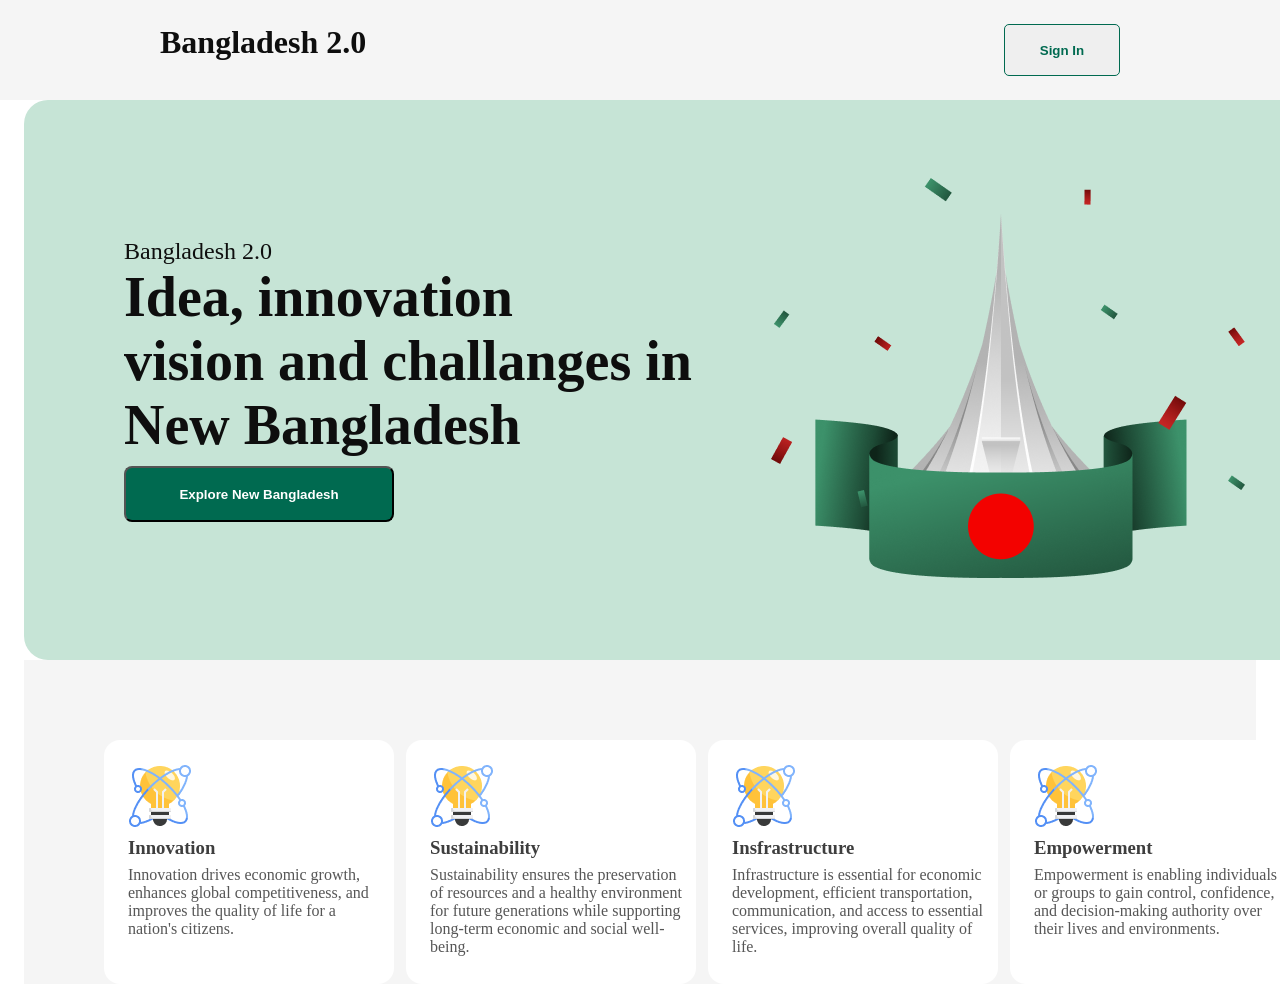
==== assignment1.html @ b7a8c4c0 "first commit" ====
<!DOCTYPE html>
<html lang="en">
<head>
    <meta charset="UTF-8">
    <meta name="viewport" content="width=device-width, initial-scale=1.0">
    <link rel="stylesheet" href="assignment1.css">
    <title>Assignment1</title>
</head>
<body>
    <!-- nav starts here -->
     <nav>
        <div class="nav">
            <ul class="top">
                <li class="name">Bangladesh 2.0</li>
                <li><button class="sign-in">Sign In</button></li>
            </ul>
        </div>
     </nav>
     <!-- nav ends here -->

     <!-- banner section starts here -->
      <div class="banner">
        <div class="banner-contents">
            <p class="ban">Bangladesh 2.0</p>
            <h2 class="banner-texts">Idea, innovation <br>vision and challanges in<br> New Bangladesh</h2>
            <button class="banner-btn">Explore New Bangladesh</button>
        </div>
        <div class="banner-image">
            <img class="hero" src="hero.png">
        </div>
      </div>
      <!-- banner section ends here -->

      <!-- pillars section starts here -->

      <div class="pillars-container">
        <div class="card">
            <img src="card-icon.png" alt="" class="card-icon">
            <h3 class="card-title">Innovation</h3>
            <p class="card-text">Innovation drives economic growth, enhances global competitiveness, and improves the quality of life for a nation's citizens.</p>
        </div>
        <div class="card">
            <img src="card-icon.png" alt="" class="card-icon">
            <h3 class="card-title">Sustainability</h3>
            <p class="card-text">Sustainability ensures the preservation of resources and a healthy environment for future generations while supporting long-term economic and social well-being.</p>
        </div>
        <div class="card">
            <img src="card-icon.png" alt="" class="card-icon">
            <h3 class="card-title">Insfrastructure</h3>
            <p class="card-text">Infrastructure is essential for economic development, efficient transportation, communication, and access to essential services, improving overall quality of life.</p>
        </div>
        <div class="card">
            <img src="card-icon.png" alt="" class="card-icon">
            <h3 class="card-title">Empowerment</h3>
            <p class="card-text">Empowerment is enabling individuals or groups to gain control, confidence, and decision-making authority over their lives and environments.</p>
        </div>
      </div>
       <!-- pilars section ends here -->
    
</body>
</html>
---- assignment1.css ----
*{
    margin: 0;
    padding: 0;
    box-sizing: border-box;
    text-decoration: none;
    list-style-type: none;
  
}
/* nav starts here */
.nav{
    background-color: #F5F5F5;
    width: 100%;
    height: 100px;
}
.top{
    display: flex;
    justify-content: space-between;
    padding: 24px 160px;
}
.name{
    font-weight: bold;
    font-size: 32px;
    font-family: ;
    color: #0E0E0E;
}
.sign-in{
    color: #006A50;
    width: 116px;
    height: 52px;
    border: 1px solid #006A50;
    border-radius: 5px;
    font-weight: bold;
}


/* nav ends here */

/* banner starts here */
.banner{
    display: flex;
    justify-content: space-between;
    align-items: center;
    width: 1280px;
    height: 560px;
    background-color: #C6E4D6;
    margin-left: 24px;
    gap: 24px;
    padding: 100px;
    border-radius: 24px;
}
.ban{
    font-size: 24px;
    color: #0E0E0E;
}
.banner-texts{
    font-size: 56px;
    color: #0E0E0E;
    font-weight: bold;
    width: 622px;
    height: 201px;
}

.banner-btn{
    background-color: #006A50;
    color: white;
    width: 270px;
    height: 56px;
    padding:  17px;
    border-radius: 8px;
    font-weight: bold;
}
/* banner ends here */

/* pillars section starts here */

.pillars-container{
    max-width: 1280px;
    height: 324px;
    padding: 80px;
    display: flex;
    justify-content: space-between;
    gap: 12px;
    margin: 0 24px;
    background-color:  #F5F5F5;
}
.card{
    background-color: white;
    padding: 24px;
    width: 290px;
    height: 244px;
    border-radius: 16px;
   
}
.card-icon{
    width: 64px;
    height: 64px;
    margin-bottom: 5px;
}.card-title{
    color: rgba(14, 14, 14, 0.8);
    width: 254px;
    height: 24px;
    margin-bottom: 5px;
}
.card-text{
    color: rgba(14, 14, 14, 0.7);
    width: 254px;
    height: 72px;
}

/* pillar sections ends here */
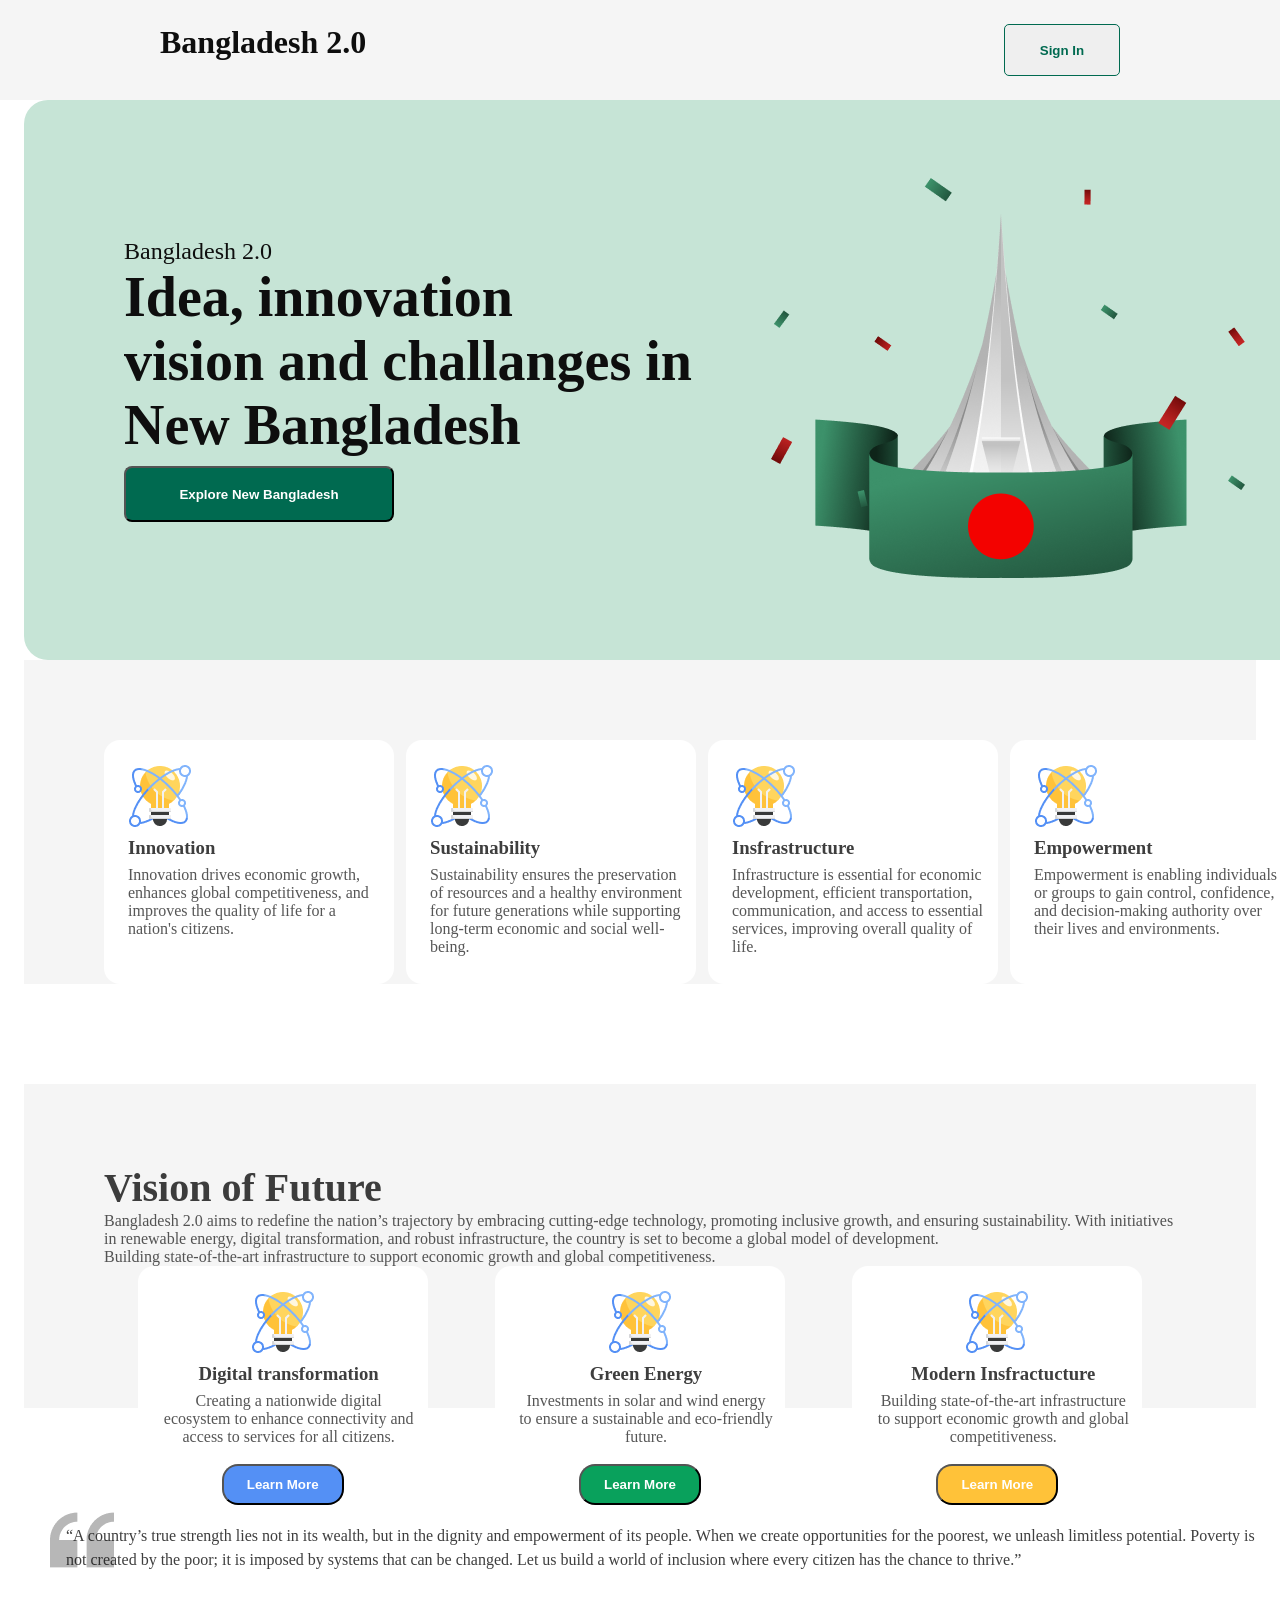
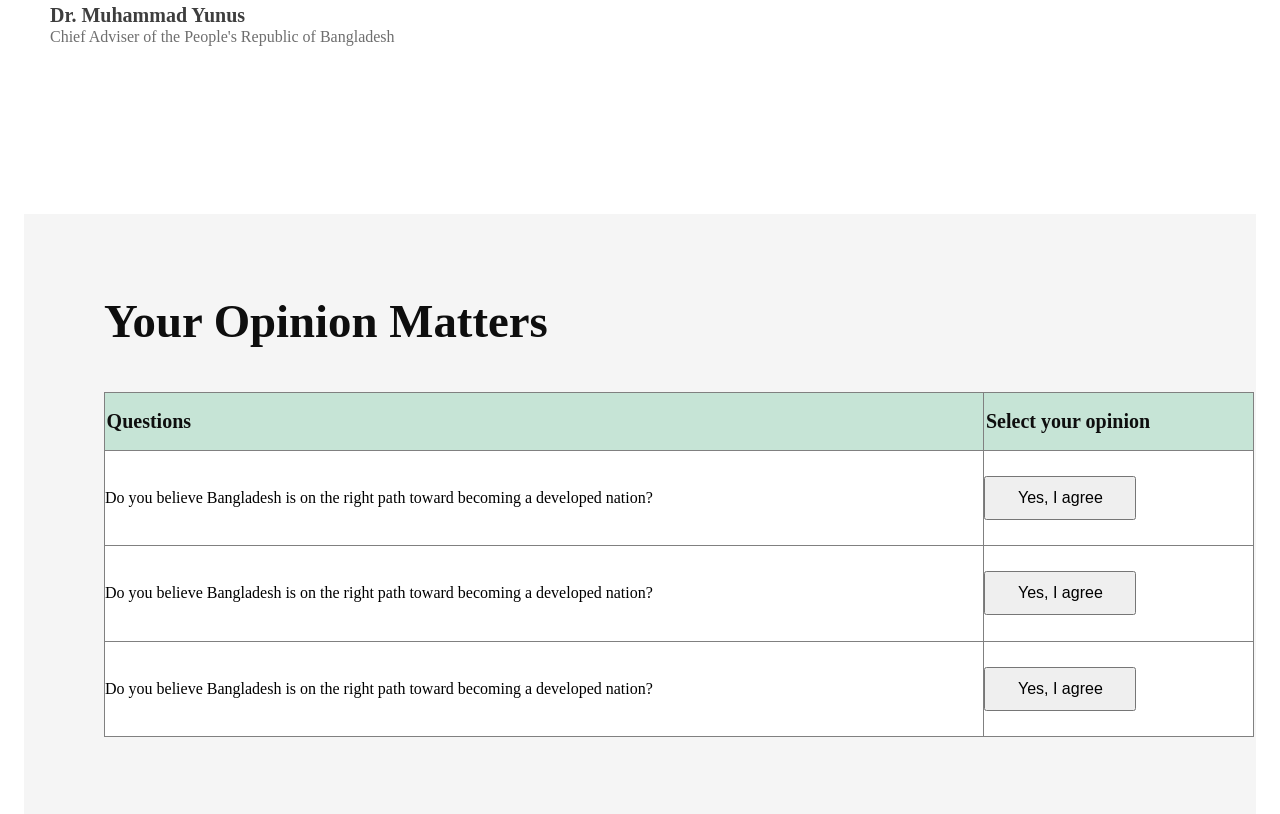
==== commit 0ac1cfcb: "second commit" ====
--- a/assignment1.html
+++ b/assignment1.html
@@ -56,6 +56,97 @@
         </div>
       </div>
        <!-- pilars section ends here -->
+
+       <!-- vision of future starts here -->
+        <div class="vision">
+            <div class="vision-head">
+                <h2 class="vison-title">Vision of Future</h2>
+            <p class="vision-text">Bangladesh 2.0 aims to redefine the nation’s trajectory by embracing cutting-edge technology, promoting inclusive growth, and ensuring sustainability. With initiatives in renewable energy, digital transformation, and robust infrastructure, the country is set to become a global model of development.<br>Building state-of-the-art infrastructure to support economic growth and global competitiveness.
+            </p>
+            </div>
+            <div class="vision-card">
+                <div class="card">
+                    <card class="card-body">
+                        <img src="card-icon.png" alt="" class="card-icon">
+                        <h3 class="card-title">Digital transformation</h3>
+                        <p class="card-text">
+                            Creating a nationwide digital ecosystem to enhance connectivity and access to services for all citizens.
+                        </p>
+                      <button class="btn-vision1">Learn More</button>
+                    </card>
+                </div>
+                <div class="card">
+                    <card class="card-body">
+                        <img src="card-icon.png" alt="" class="card-icon">
+                        <h3 class="card-title">Green Energy</h3>
+                        <p class="card-text">
+                            Investments in solar and wind energy to ensure a sustainable and eco-friendly future.
+                        </p>
+                      <button class="btn-vision2">Learn More</button>
+                    </card>
+                </div>
+               <div class="card">
+                <card class="card-body">
+                    <img src="card-icon.png" alt="" class="card-icon">
+                    <h3 class="card-title">Modern Insfractucture</h3>
+                    <p class="card-text">
+                        Building state-of-the-art infrastructure to support economic growth and global competitiveness.
+                    </p>
+                  <button class="btn-vision3">Learn More</button>
+                </card>
+               </div>
+            </div>
+        </div>
+        <!-- vision of future ends here -->
+
+      
+         <div class="quote">
+            <p class="quote-text">“A country’s true strength lies not in its wealth, but in the dignity and empowerment of its people. When we create opportunities for the poorest, we unleash limitless potential. Poverty is not created by the poor; it is imposed by systems that can be changed. Let us build a world of inclusion where every citizen has the chance to thrive.”</p>
+           <div class="quote-footer">
+            <h5 class="yunus">Dr. Muhammad Yunus</h5>
+            <p class="position">Chief Adviser of the People's Republic of Bangladesh</p>
+           </div>
+         </div>
+         <!--opinions starts here  -->
+         <div class="opinion">
+            <div class="opinion-title">
+            <h3>
+                Your Opinion Matters
+            </h3>
+            </div>
+            <div class="opinion-table">
+                <table border="1">
+                    
+                       
+                            <tr class="table-header">
+                            <th class="t-header">Questions</th>
+                        <th class="t-header">Select your opinion</th>
+                        </tr>
+                        
+                    
+                    <tr>
+                        <td>Do you believe Bangladesh is on the right path toward becoming a developed nation?</td>
+                        <td> 
+                           <button class="btn-table">Yes, I agree</button>
+                        </td>
+                    </tr>
+                    <tr>
+                        <td>Do you believe Bangladesh is on the right path toward becoming a developed nation?</td>
+                        <td> 
+                           <button class="btn-table">Yes, I agree</button>
+                        </td>
+                    </tr>
+                    <tr>
+                        <td>Do you believe Bangladesh is on the right path toward becoming a developed nation?</td>
+                        <td> 
+                           <button class="btn-table">Yes, I agree</button>
+                        </td>
+                    </tr>
+                </table>
+            </div>
+        </div>
+         
+         <!--opinions starts here  -->
     
 </body>
 </html>
--- a/assignment1.css
+++ b/assignment1.css
@@ -107,4 +107,165 @@
     height: 72px;
 }
 
-/* pillar sections ends here */+/* pillar sections ends here */
+/* vision starts here */
+.vision{
+  
+    max-width: 1280px;
+    height: 324px;
+    padding: 80px;
+   
+    margin: 100px 24px;
+    background-color:  #F5F5F5;
+}
+
+   
+
+.vison-title{
+    color:  rgba(14, 14, 14, 0.8);
+    font-weight: bold;
+    font-size: 40px;
+    width: 1280px;
+    height: 48px;
+}
+.vision-text{
+    color:  rgba(14, 14, 14, 0.7);
+    font-size: 16px;
+
+}
+.vision-card{
+    display: flex;
+    justify-content: space-around;
+    max-width: 1280px;
+    height: 325px;
+    text-align: center;
+}
+.card-body{
+    width: 411px;
+    height: 325px;
+}
+.btn-vision1{
+    width: 122px;
+    height: 41px;
+    text-align: center;
+    padding: 11px;
+    font-weight: bold;
+    color: white;
+    border-radius: 16px;
+    background-color: #5490F5;
+}
+.btn-vision2{
+    width: 122px;
+    height: 41px;
+    text-align: center;
+    padding:11px;
+    font-weight: bold;
+    color: white;
+    border-radius: 16px;
+    background-color:#09A15C;
+}
+.btn-vision3{
+    width: 122px;
+    height: 41px;
+    text-align: center;
+    padding:  11px;
+    font-weight: bold;
+    color: white;
+    border-radius: 16px;
+    background-color: #FFC239;
+}
+.btn-vision1:hover, 
+.btn-vision2:hover, 
+.btn-vision3:hover {
+    background-color: gray;
+}
+
+/* vision ends here */
+/* quote section starts here */
+.quote{
+    background-image: url(quote-bg.png);
+    background-repeat: no-repeat;
+    background-position: top left;
+    margin: 50px;
+    max-width: 1280px;
+    height: 256px;
+}
+.quote-text{
+    font-size: 16px;
+    color: rgba(14, 14, 14, 0.8);
+    width: 1232px;
+    height: 96px;
+    padding: 1rem;
+    line-height: 24px;
+}
+.quote-footer{
+  width: 1232px;
+  height: 52px;
+}
+.yunus{
+    width: 1232px;
+  height: 24px;
+  font-weight: semibold;
+  font-size: 20px;
+  color: rgba(14, 14, 14, 0.8);
+}
+.position{
+    width: 1232px;
+  height: 24px;
+  font-size: 16px;
+  color: rgba(14, 14, 14, 0.6);
+}
+/* quote section ends here */
+/* opinion starts here */
+
+  .opinion{
+    max-width: 1280px;
+    height: 600px;
+    padding: 80px;
+   
+    margin:  0 24px;
+    background-color:  #F5F5F5;
+  }
+  .opinion-title{
+    font-weight: bold;
+    font-size: 40px;
+    color: #0E0E0E;
+    text-align: left;
+    max-width: 1280px;
+    height: 48px;
+   margin-bottom: 50px;
+  }
+
+  .opinion-table{
+    width: 1280px;
+    height: 409px;
+  }
+  table{
+    width: 1150px;
+    height: 345px;
+    text-align: left;
+    border-collapse: collapse;
+    padding: 0 10px;
+    background-color: white;
+  }
+  .table-header{
+    background-color: #C6E4D6;
+    font-size: 20px;
+    font-weight: semibold;
+    color: #0E0E0E; 
+  }
+  .t-header{
+    padding: 0.1rem;
+    margin-left: 5px;
+  }
+  td{
+    font-size: 16px;
+    margin-left: 5px;
+  }
+  .btn-table{
+    width: 152px;
+    height: 44px;
+    font-size: 16px;
+    font-weight: semibold;
+  }
+/* /* opinion endss here */ 
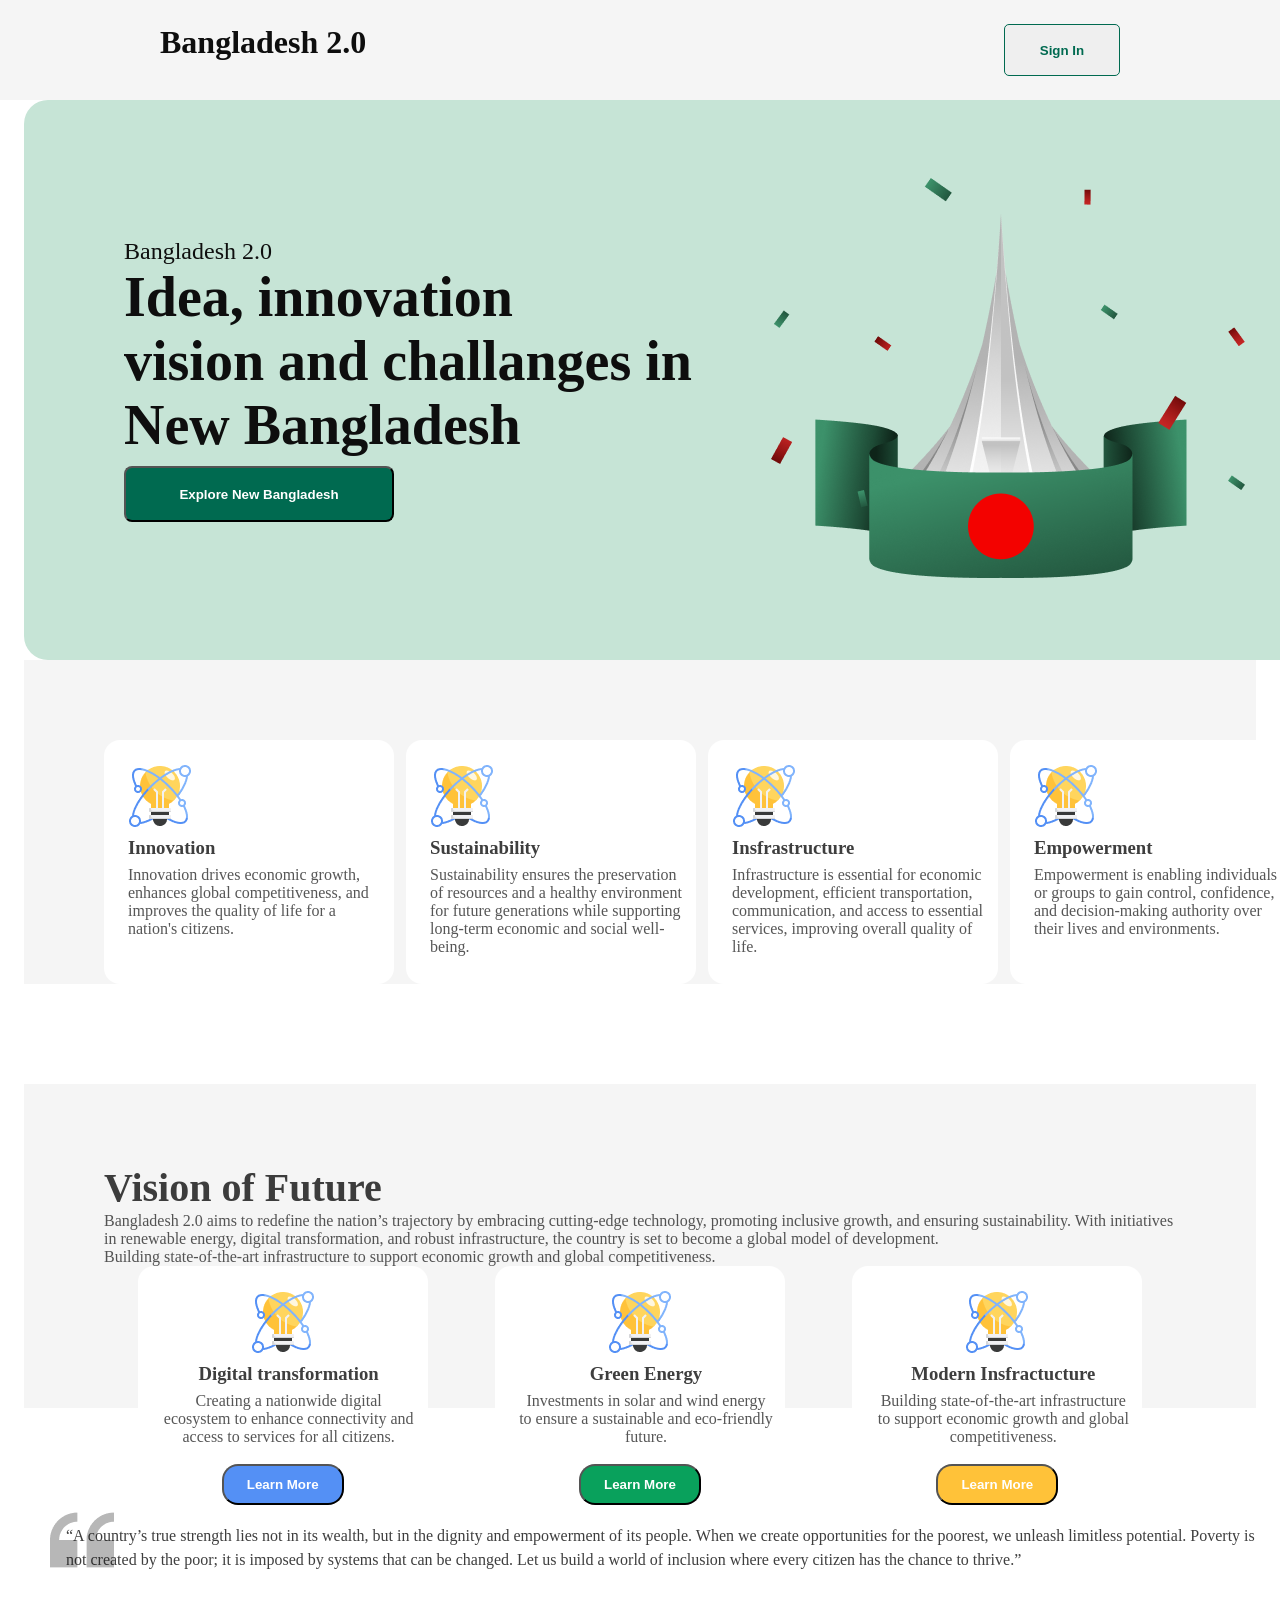
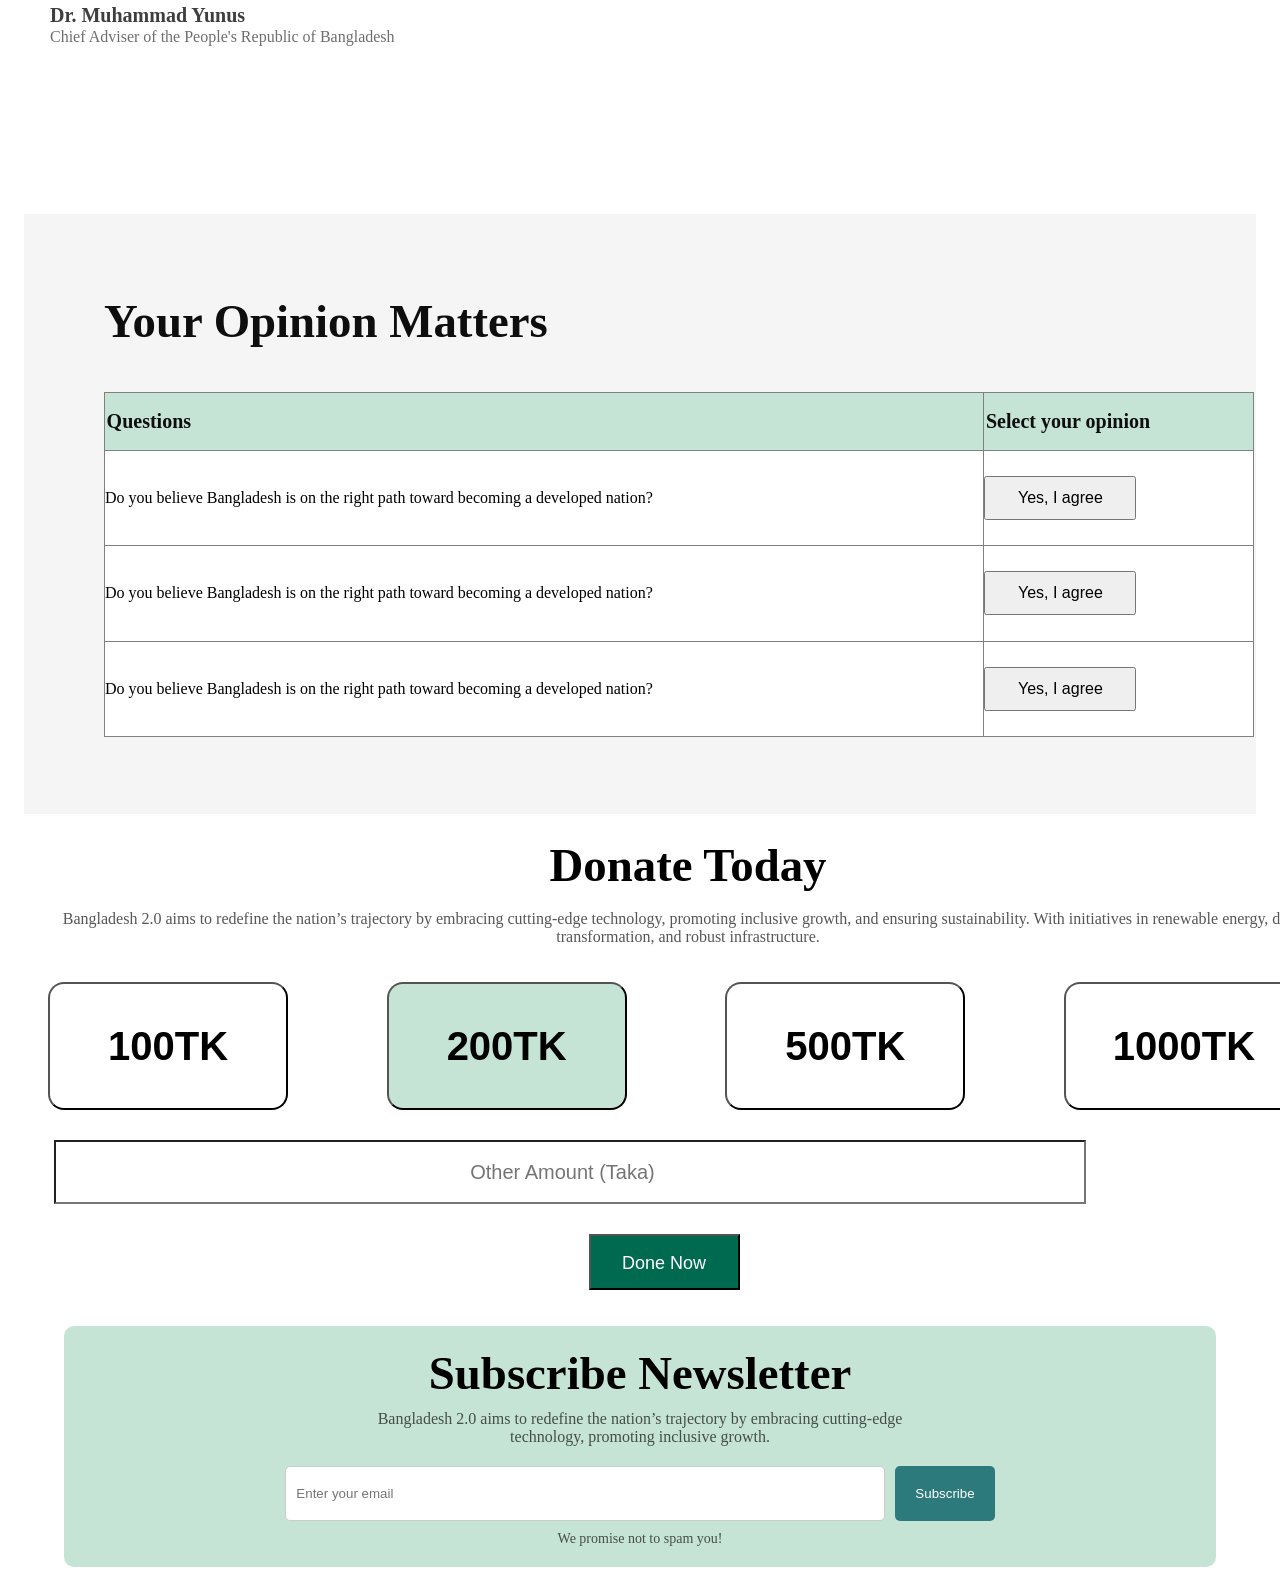
==== commit 58994980: "thied commit" ====
--- a/assignment1.html
+++ b/assignment1.html
@@ -147,6 +147,109 @@
         </div>
          
          <!--opinions starts here  -->
+
+         <!-- recent news starts here -->
+          <!-- <div class="recent-news">
+            <div class="recent-news-title">
+                <h3>Recent News</h3>
+            </div>
+            <div class="recent-news-text">
+                <p>Bangladesh 2.0 aims to redefine the nation’s trajectory by embracing cutting-edge technology, promoting inclusive growth, and ensuring sustainability. With initiatives in renewable energy, digital transformation, and robust infrastructure, the country is set to become a global model of development.</p>
+            </div>
+            </div>
+            <div class="recent-card">
+             <div class="recent-news-card">
+                <div class="recent-news-card-img">
+                    <img src="satelite.png" alt="">
+                </div>
+                <div class="recent-news-info">
+                    <div class="inside-title">
+                        <h4>Bangladesh Launches New Satellite</h4>
+                    </div>
+                    <div class="inside-icon">
+                        <img src="al-jazeera.png" alt="" class="al-jazeera">
+                        <p>Date: <time datetime="2025-01-05T22:25">05/01/2025</time></p>
+                            <p>Time: <time datetime="2025-01-05T22:25">10:25 PM</time></p>
+
+                    <p class="inside-text">Not until the creation and maintenance of decent conditions of life for all people are recognized<br> and accepted as a common obligation of all people and all countries—not until then shall we,<br>
+                            with a certain degree of justification, be able to speak of humankind as civilized</p>
+                    
+                    <div>
+                        <button class="inside-button">Read More</button>
+                    </div>
+                </div>
+             </div><br>
+             <div>
+             <div class="recent-news-card-2">
+                <div class="recent-news-info">
+                    <div class="inside-title">
+                        <h4>Bangladesh Launches New Satellite</h4>
+                    </div>
+                    <div class="inside-icon">
+                        <img src="al-jazeera.png" alt="" class="al-jazeera">
+                        <p>Date: <time datetime="2025-01-05T22:25">05/01/2025</time></p>
+                            <p>Time: <time datetime="2025-01-05T22:25">10:25 PM</time></p>
+
+                    <p class="inside-text">Not until the creation and maintenance of decent conditions of life for all people are recognized<br> and accepted as a common obligation of all people and all countries—not until then shall we,<br>
+                            with a certain degree of justification, be able to speak of humankind as civilized</p>
+                    
+                    <div>
+                        <button class="inside-button">Read More</button>
+                    </div>
+                    <div class="recent-news-card">
+                        <div class="recent-news-card-img">
+                            <img src="satelite.png" alt="">
+                        </div>
+             </div>
+             </div>
+             </div>
+          
+          recent news ends here -->
+           <!-- donate today starts here -->
+            <div class="donate-today">
+                <div class="dontate-today-title">
+                    <h3>Donate Today</h3>
+                </div>
+                <div class="donate-text">
+                    <p>Bangladesh 2.0 aims to redefine the nation’s trajectory by embracing cutting-edge technology, promoting inclusive growth, and ensuring sustainability. With initiatives in renewable energy, digital transformation, and robust infrastructure.</p>
+                </div>
+                <div class="donate-button">
+                    <button class="donate-btn">100TK</button>
+                    <button class="donate-btn0">200TK</button>
+                    <button class="donate-btn">500TK</button>
+                    <button class="donate-btn">1000TK</button>
+                </div>
+                <div class="input-field">
+                    <form>
+                        <label for="amount"></label>
+                        <input type="number" id="amount" name="amount" placeholder="Other Amount (Taka)">
+                    </form>
+                </div>
+               <div class="bottom-btn">
+                <button class="done-now">Done Now</button>
+               </div>
+            </div>
+            <!-- donate today ends here -->
+             <!-- subscribe newsletter strts here -->
+              <div class="subscribe-news">
+                <div class="subscribe-title">
+                    <h3>Subscribe Newsletter</h3>
+                </div>
+                <div class="subscribe-text">
+                    <p>Bangladesh 2.0 aims to redefine the nation’s trajectory by embracing cutting-edge<br> technology, promoting inclusive growth.</p>
+                </div>
+                <div class="subscribe-div">
+                    <form>
+                        <label for="amount"></label>
+                        <input type="email" id="email" name="amount" placeholder="Enter your email">
+                    </form>
+                    <button class="subscribe">Subscribe</button>
+                </div>
+                <div class="promise">
+                    <p>We promise not to spam you!</p>
+                </div>
+              </div>
+                <!-- subscribe newsletter ends here -->
     
 </body>
 </html>
--- a/assignment1.css
+++ b/assignment1.css
@@ -4,7 +4,6 @@
     box-sizing: border-box;
     text-decoration: none;
     list-style-type: none;
-  
 }
 /* nav starts here */
 .nav{
@@ -268,4 +267,210 @@
     font-size: 16px;
     font-weight: semibold;
   }
-/* /* opinion endss here */ +/* /* opinion endss here */ 
+
+/* recent news starts here */
+.recent-news{
+    font-weight: bold;
+    color: #0E0E0E;
+    text-align: left;
+    max-width: 1280px;
+    height: 120px;
+   margin-bottom: 50px;
+   margin: 24px;
+}
+.recent-news-title{
+    width: 1280px;
+    height: 48px;
+    font-size: 40px;
+}
+.recent-news-text{
+    font-size: 16px;
+    width: 1280px;
+    height: 48px;
+}
+.recent-card{
+    display: list-item;
+}
+.recent-news-card{
+    display: flex;
+    flex-direction: row;
+    gap: 0;
+    width: 1280px;
+    height: 402px;
+    margin: 24px;
+  
+}
+.recent-news-card-img{
+    width: 408px;
+    height: 306px;
+    flex: 1;
+    display: block;
+}
+.recent-news-info{
+    flex: 1;
+}
+.inside-title{
+    font-weight: bold;
+    font-size: 32px;
+}
+.inside-icon{
+    width: 134px;
+    height: 40px;
+}
+.inside-text{
+    width: 744px;
+    height: 72px;
+    margin-top: 1rem;
+    margin-bottom: 2rem;
+}
+.inside-button{
+    background-color: #006A50;
+    width: 139px;
+    height: 48px;
+    font-weight: semibold;
+    font-size: 18px;
+    text-align: center;
+   
+    color: white;
+}
+.inside-button:hover{
+    background-color: gray;
+}
+/* donate today starts here */
+
+.donate-today{
+    width: 1280px;
+    height: 464px;
+    margin: 24px;
+}
+.dontate-today-title{
+    font-size: 40px;
+    font-weight: bold;
+    text-align: center;
+    width: 1280px;
+    height: 48px;
+    margin: 24px;
+}
+.donate-text{
+    width: 1280px;
+    height: 48px;
+    margin: 24px;
+    text-align: center;
+    font-size: 16px;
+    color: rgba(14, 14, 14, 0.7);
+}
+.donate-button{
+    display: flex;
+    justify-content: space-between;
+    margin-left: 24px;
+}
+.donate-btn{
+    width: 240px;
+    height: 128px;
+    border-radius: 16px;
+    background-color: white;
+    font-weight: bold;
+    font-size: 40px;
+    padding: 24px;
+}
+.donate-btn0{
+    width: 240px;
+    height: 128px;
+    border-radius: 16px;
+    background-color: #C6E4D6;
+    font-weight: bold;
+    font-size: 40px;
+    padding: 24px;
+}
+.donate-btn:hover{
+    background-color: #C6E4D6;
+}
+#amount{
+    width: 1032px;
+    height: 64px;
+    background-color: #FFFFFF;
+    margin: 30px;
+    text-align: center;
+    font-size: 20px;
+    color: rgba(14, 14, 14, 0.3);
+}
+.bottom-btn{
+    text-align: center;
+}
+.done-now{
+    width: 151px;
+    height: 56px;
+    background-color: #006A50;
+    color: #FFFFFF;
+    padding: 17px;
+    font-size: 18px;
+    font-weight: semibold;
+}
+.done-now:hover{
+    background-color: gray;
+}
+/* donate today ends here */
+/* subscribe newsletter starts here */
+.subscribe-news {
+    max-width: 1280px;
+    width: 90%;
+    height: auto;
+    background-color: #C6E4D6;
+    margin: 24px auto;
+    padding: 20px;
+    border-radius: 10px;
+}
+
+.subscribe-title {
+    text-align: center;
+    width: 100%;
+    font-size: 40px;
+    font-weight: bold;
+    margin-bottom: 10px;
+}
+
+.subscribe-text {
+    font-size: 16px;
+    text-align: center;
+    color: rgba(14, 14, 14, 0.7);
+    margin-bottom: 20px;
+}
+
+.subscribe-div {
+    display: flex;
+    justify-content: center;
+    align-items: center;
+    gap: 10px;
+}
+
+#email {
+    width: 600px;
+    height: 55px;
+    padding: 10px;
+    border: 1px solid #ccc;
+    border-radius: 5px;
+}
+
+.subscribe {
+    height: 55px;
+    padding: 0 20px;
+    background-color: #2C7A7B;
+    color: #fff;
+    border: none;
+    border-radius: 5px;
+    cursor: pointer;
+}
+
+.subscribe:hover {
+    background-color: #225A5B;
+}
+
+.promise {
+    text-align: center;
+    margin-top: 10px;
+    font-size: 14px;
+    color: rgba(14, 14, 14, 0.7);
+}
+
+/* subscribe newsletter ends here */
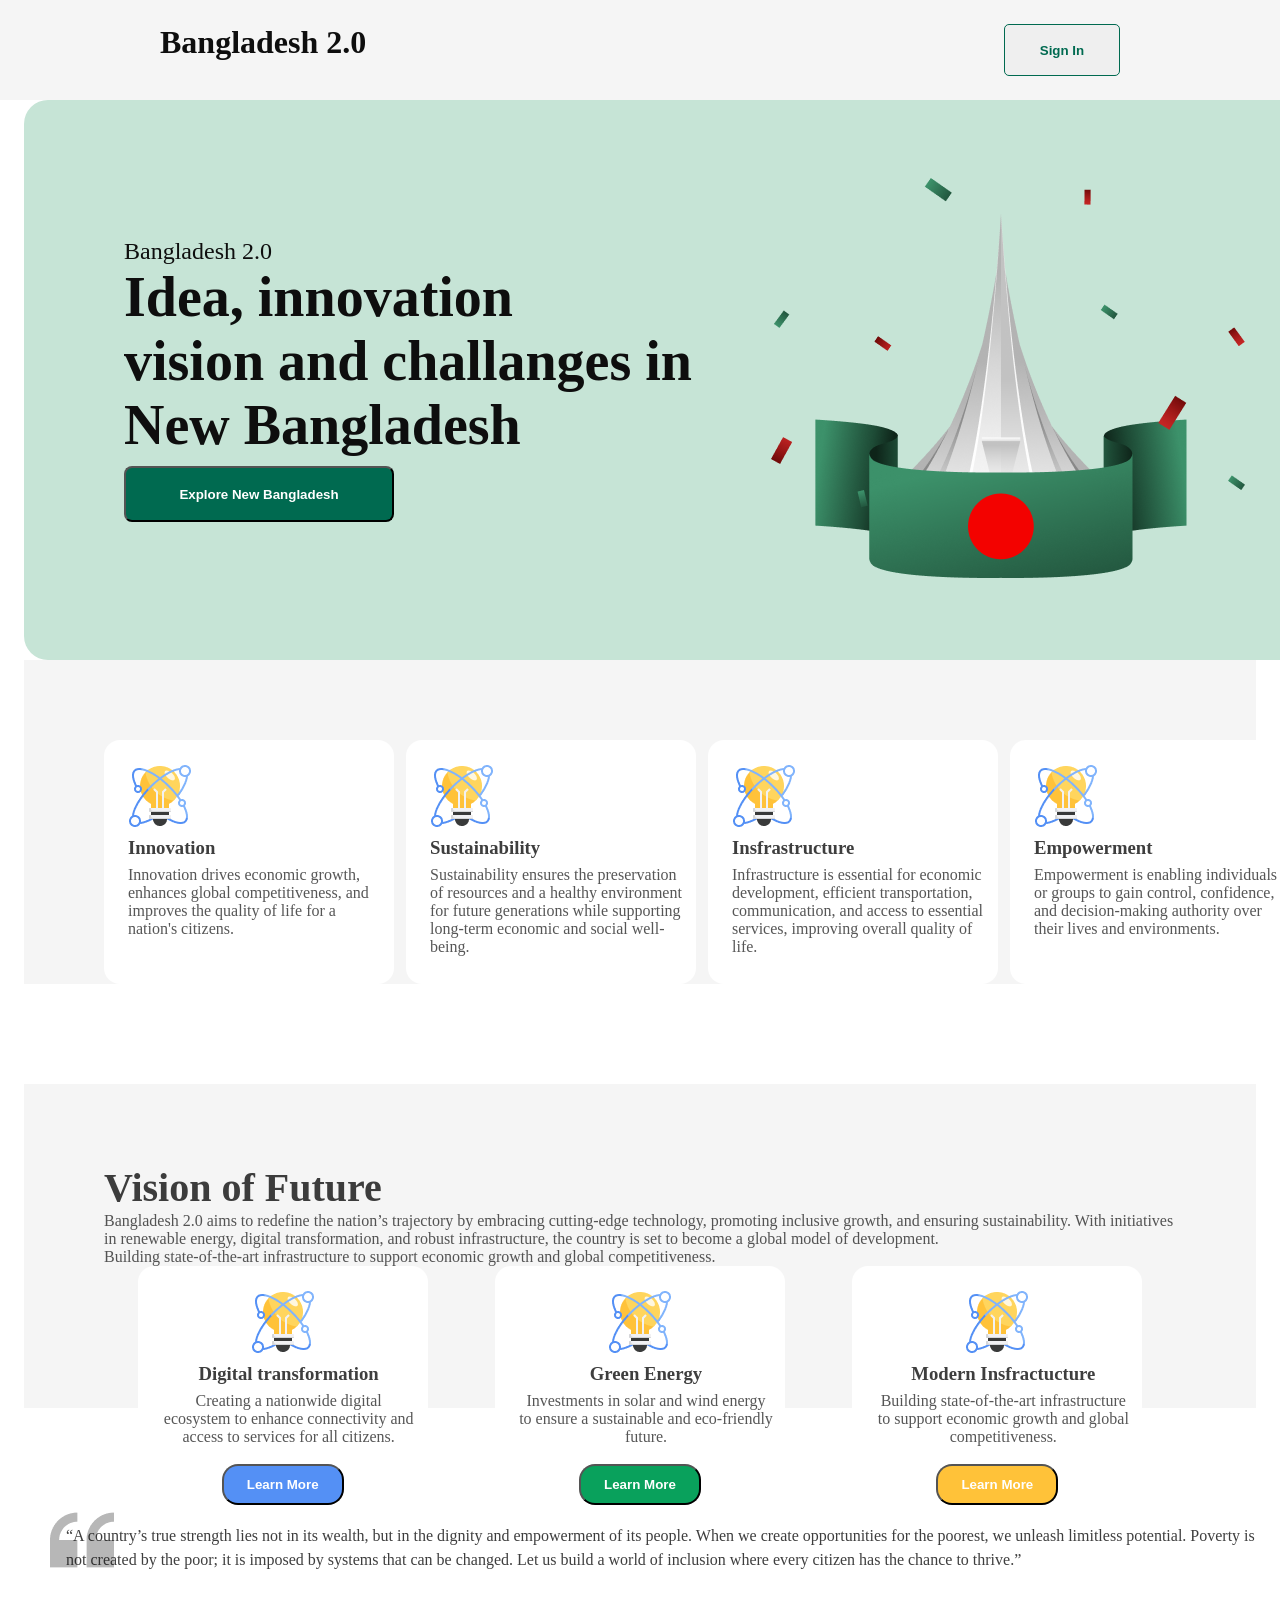
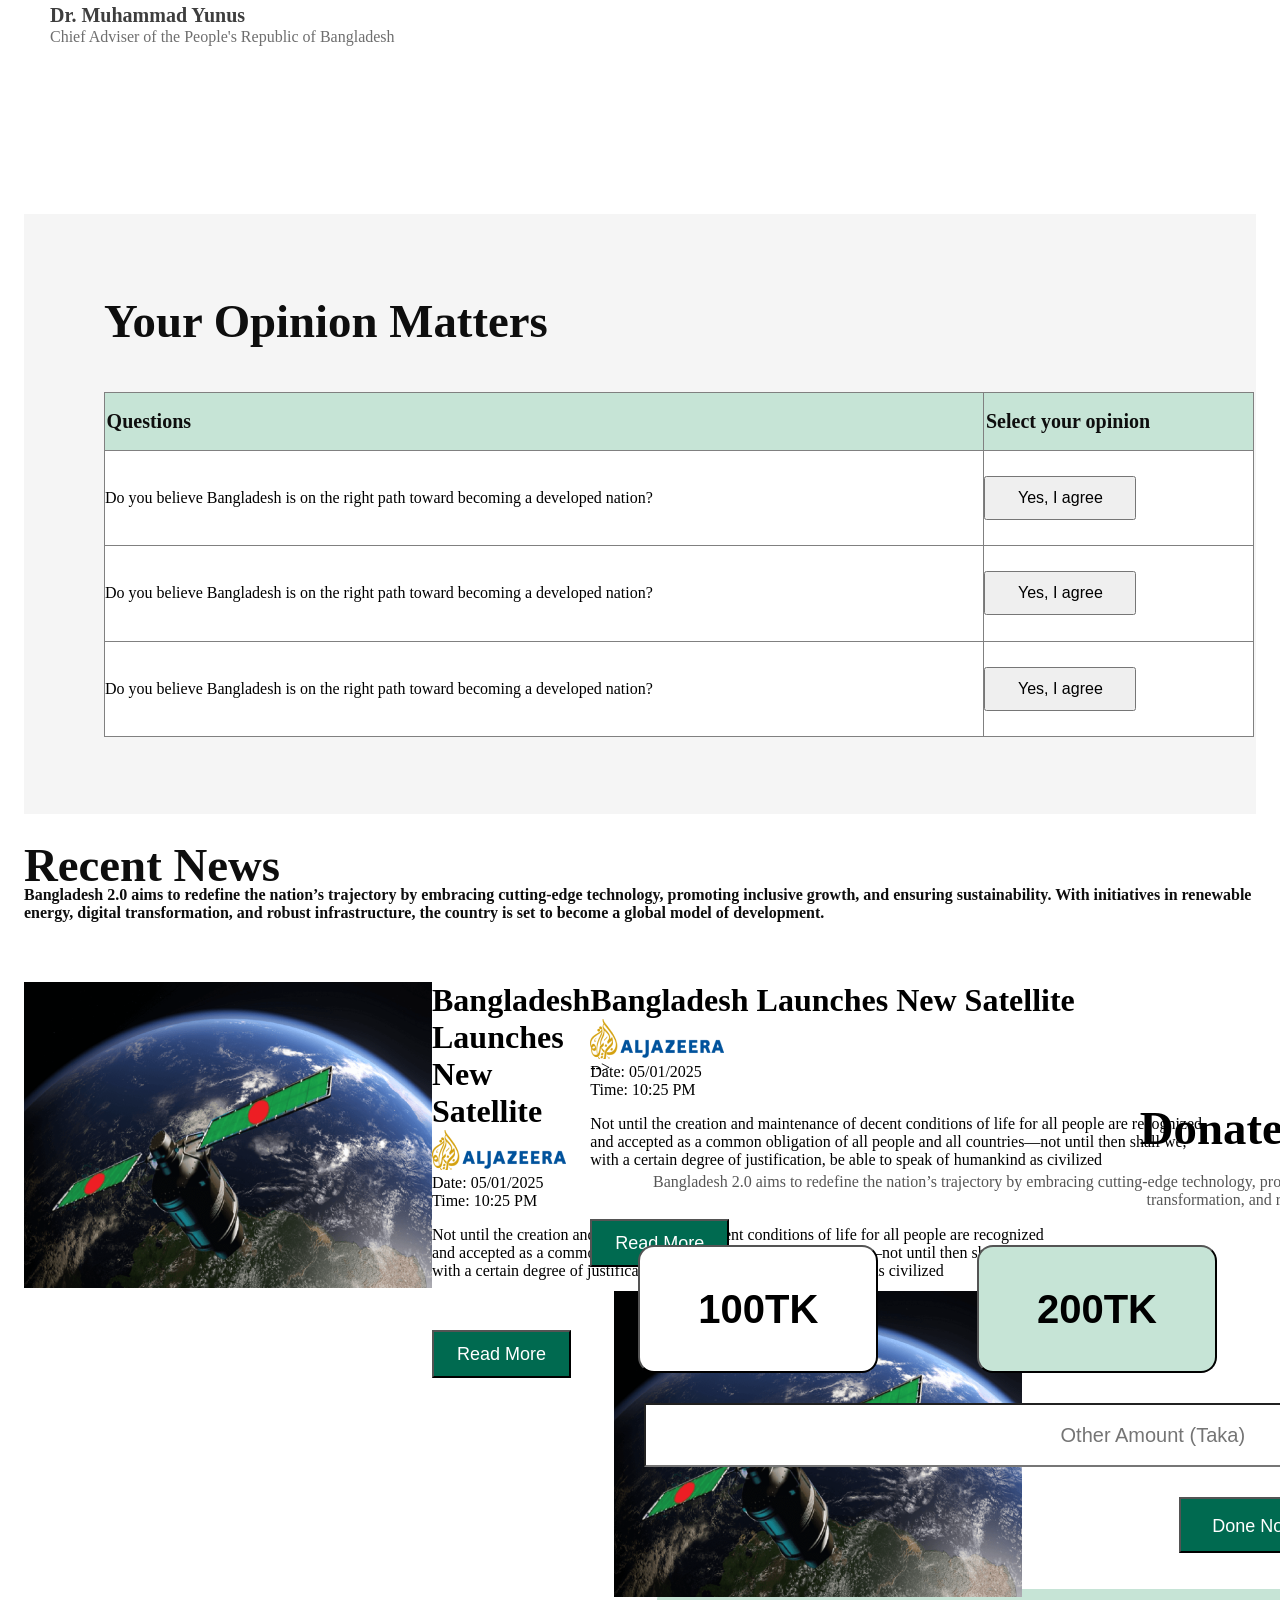
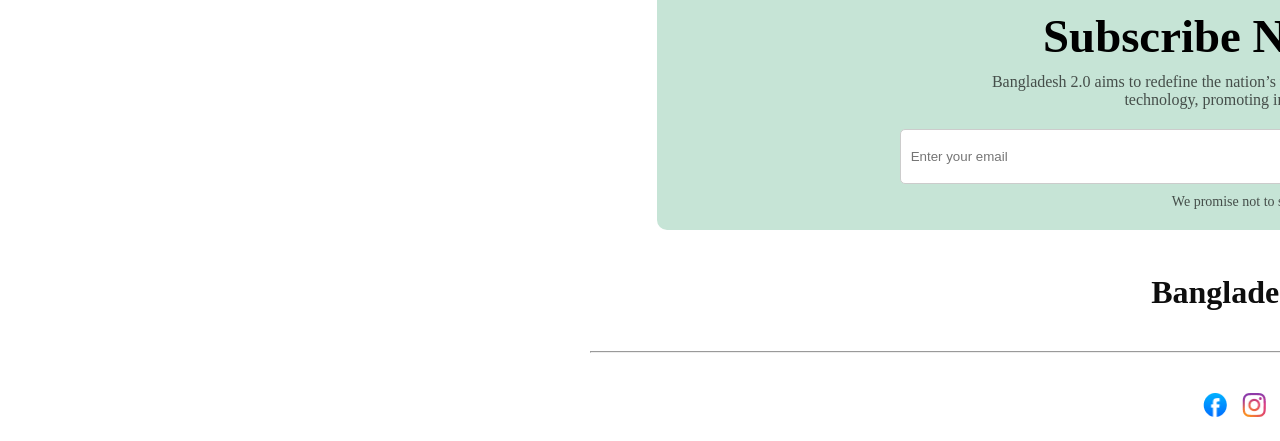
==== commit 03c99a3f: "final commit without recent news" ====
--- a/assignment1.html
+++ b/assignment1.html
@@ -149,7 +149,7 @@
          <!--opinions starts here  -->
 
          <!-- recent news starts here -->
-          <!-- <div class="recent-news">
+           <div class="recent-news">
             <div class="recent-news-title">
                 <h3>Recent News</h3>
             </div>
@@ -204,7 +204,8 @@
              </div>
              </div>
           
-          recent news ends here -->
+       <!-- <--   recent news ends here --> -->
+
            <!-- donate today starts here -->
             <div class="donate-today">
                 <div class="dontate-today-title">
@@ -250,6 +251,28 @@
                 </div>
               </div>
                 <!-- subscribe newsletter ends here -->
+                 <!-- footer starts here -->
+                 
+                 <footer>
+                    <div class="footer-title">
+                        <h4>Bangladesh 2.0</h4><hr>
+                    </div>
+                    
+                    <div class="social-icons">
+                        <a href="https://www.facebook.com" target="_blank" aria-label="Visit our Facebook page">
+                            <img src="facebook.png" class="icon" alt="Facebook logo">
+                        </a>
+                        <a href="https://www.instagram.com" target="_blank" aria-label="Visit our Instagram profile">
+                            <img src="instagram.png" class="icon" alt="Instagram logo">
+                        </a>
+                        <a href="https://twitter.com" target="_blank" aria-label="Visit our Twitter profile">
+                            <img src="x.png" class="icon" alt="Twitter logo">
+                        </a>
+                    </div>
+                </footer>
+                
+                  
+                  <!-- footer ends here -->
     
 </body>
 </html>
--- a/assignment1.css
+++ b/assignment1.css
@@ -473,4 +473,68 @@
     color: rgba(14, 14, 14, 0.7);
 }
 
-/* subscribe newsletter ends here */+/* subscribe newsletter ends here */
+
+/* footer starts here */
+
+
+/* .footer-body{
+    text-align: center;
+    width: 1600px;
+    height: 226px;
+}
+.footer-title{
+    width: 222px;
+    height: 38px;
+    color: #0E0E0E;
+    font-size: 32px;
+    font-weight: bold;
+    text-align: center;
+    justify-content: center;
+}
+.footer-bd{
+    text-align: center;
+}
+.social-icons{
+    display: flex;
+    gap: 23px;
+    width: 120px;
+    height: 24px;
+    text-align: center;
+    justify-content: center;
+}
+.icon{
+    width: 24px;
+    height: 24px;
+} */
+footer {
+    background-color: white;
+    color: #0E0E0E;
+    text-align: center;
+    padding: 20px 0;
+}
+
+.footer-title h4 {
+    font-size: 32px;
+    margin-bottom: 40px;
+    color: #0E0E0E;
+}
+
+.social-icons {
+    display: flex;
+    justify-content: center;
+    gap: 15px;
+    margin-top: 40px;
+}
+
+.icon {
+    width: 24px;
+    height: 24px;
+}
+
+.icon:hover {
+    opacity: 0.8;
+    transform: scale(1.1);
+}
+
+/* footer ends here */
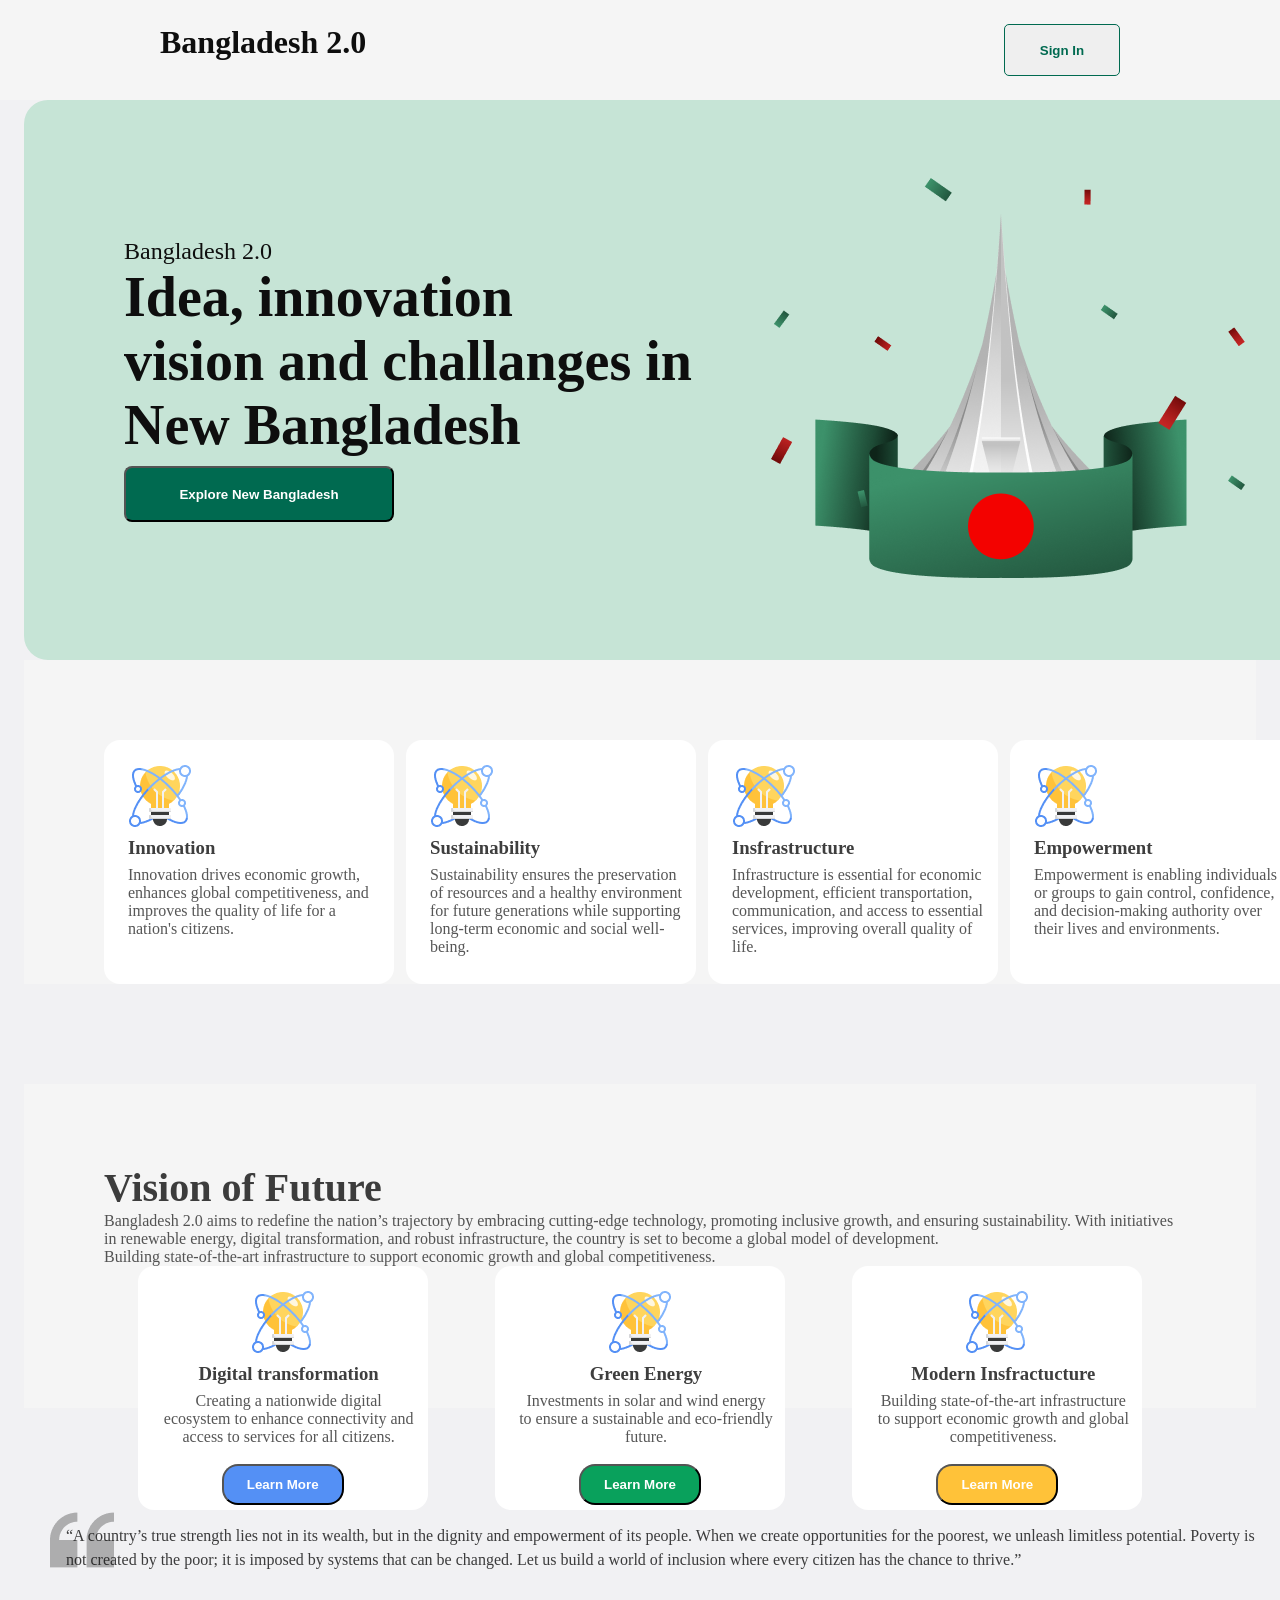
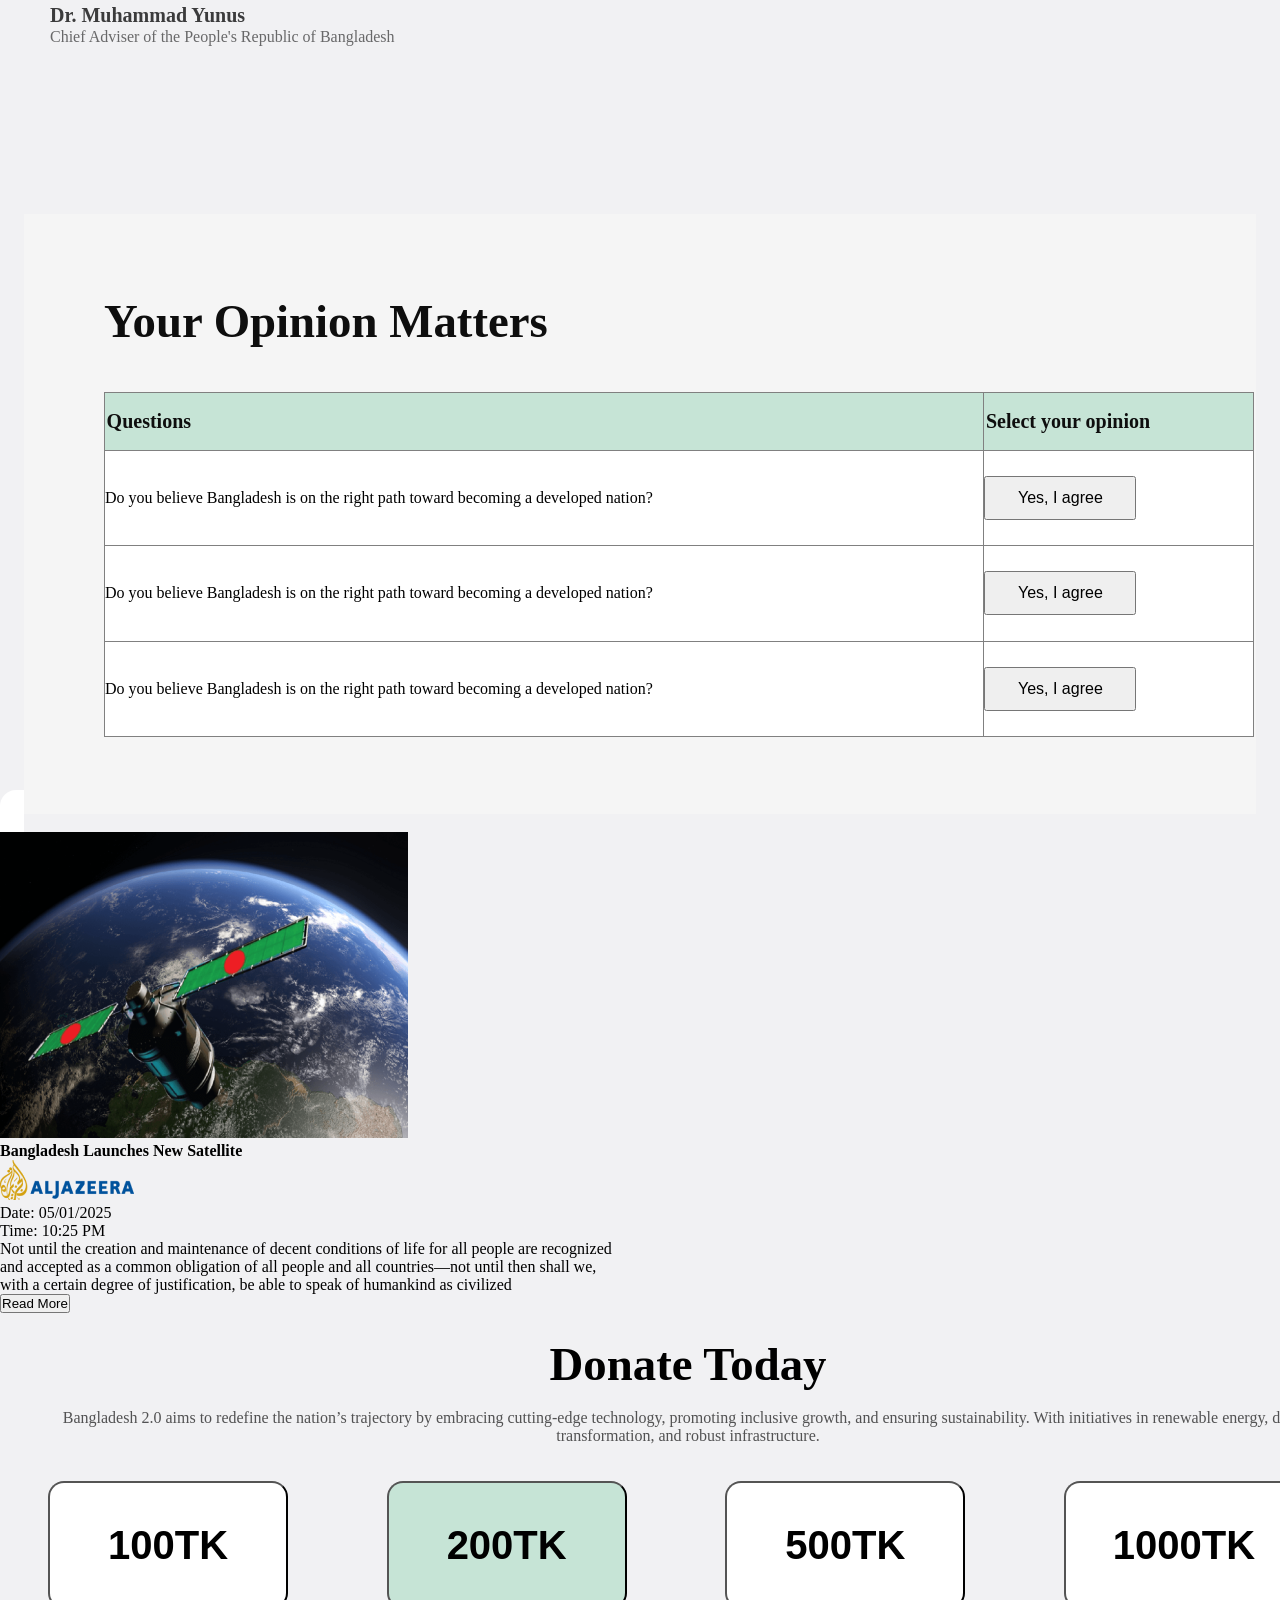
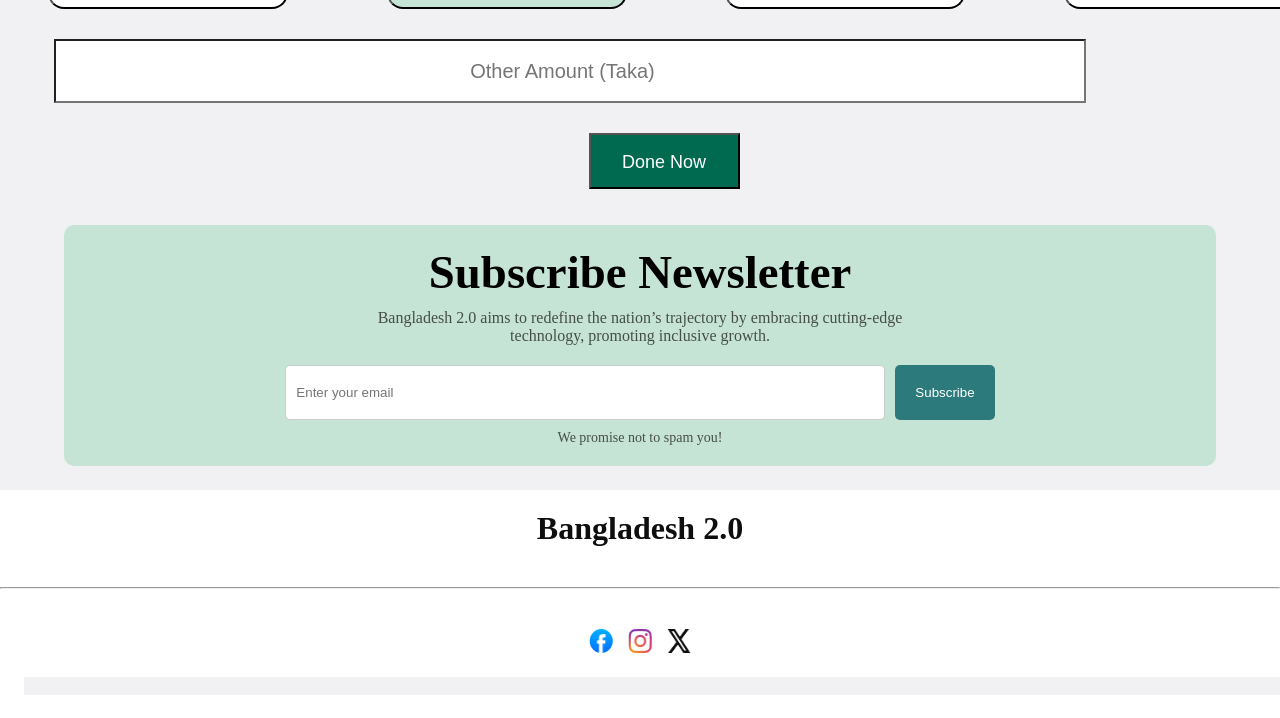
==== commit 5b1c1718: "final commit" ====
--- a/assignment1.html
+++ b/assignment1.html
@@ -7,6 +7,7 @@
     <title>Assignment1</title>
 </head>
 <body>
+    <div class="container">
     <!-- nav starts here -->
      <nav>
         <div class="nav">
@@ -149,16 +150,8 @@
          <!--opinions starts here  -->
 
          <!-- recent news starts here -->
-           <div class="recent-news">
-            <div class="recent-news-title">
-                <h3>Recent News</h3>
-            </div>
-            <div class="recent-news-text">
-                <p>Bangladesh 2.0 aims to redefine the nation’s trajectory by embracing cutting-edge technology, promoting inclusive growth, and ensuring sustainability. With initiatives in renewable energy, digital transformation, and robust infrastructure, the country is set to become a global model of development.</p>
-            </div>
-            </div>
-            <div class="recent-card">
-             <div class="recent-news-card">
+           
+            <card class="card">
                 <div class="recent-news-card-img">
                     <img src="satelite.png" alt="">
                 </div>
@@ -173,14 +166,12 @@
 
                     <p class="inside-text">Not until the creation and maintenance of decent conditions of life for all people are recognized<br> and accepted as a common obligation of all people and all countries—not until then shall we,<br>
                             with a certain degree of justification, be able to speak of humankind as civilized</p>
-                    
+                    </div>
                     <div>
                         <button class="inside-button">Read More</button>
                     </div>
-                </div>
-             </div><br>
-             <div>
-             <div class="recent-news-card-2">
+            </card>
+            <!-- <card class="card">
                 <div class="recent-news-info">
                     <div class="inside-title">
                         <h4>Bangladesh Launches New Satellite</h4>
@@ -192,19 +183,17 @@
 
                     <p class="inside-text">Not until the creation and maintenance of decent conditions of life for all people are recognized<br> and accepted as a common obligation of all people and all countries—not until then shall we,<br>
                             with a certain degree of justification, be able to speak of humankind as civilized</p>
-                    
+                    </div>
                     <div>
                         <button class="inside-button">Read More</button>
                     </div>
-                    <div class="recent-news-card">
-                        <div class="recent-news-card-img">
-                            <img src="satelite.png" alt="">
-                        </div>
-             </div>
-             </div>
-             </div>
+                    <div class="recent-news-card-img">
+                        <img src="satelite.png" alt="">
+                    </div>
+            </card> -->
+           
           
-       <!-- <--   recent news ends here --> -->
+       <!-- <--   recent news ends here -->
 
            <!-- donate today starts here -->
             <div class="donate-today">
@@ -271,7 +260,7 @@
                     </div>
                 </footer>
                 
-                  
+            </div>
                   <!-- footer ends here -->
     
 </body>
--- a/assignment1.css
+++ b/assignment1.css
@@ -4,6 +4,9 @@
     box-sizing: border-box;
     text-decoration: none;
     list-style-type: none;
+}
+.container{
+    background-color: #F1F1F3;
 }
 /* nav starts here */
 .nav{
@@ -270,45 +273,21 @@
 /* /* opinion endss here */ 
 
 /* recent news starts here */
-.recent-news{
-    font-weight: bold;
-    color: #0E0E0E;
-    text-align: left;
-    max-width: 1280px;
-    height: 120px;
-   margin-bottom: 50px;
-   margin: 24px;
-}
-.recent-news-title{
-    width: 1280px;
-    height: 48px;
-    font-size: 40px;
-}
-.recent-news-text{
-    font-size: 16px;
-    width: 1280px;
-    height: 48px;
-}
-.recent-card{
-    display: list-item;
-}
-.recent-news-card{
-    display: flex;
-    flex-direction: row;
-    gap: 0;
-    width: 1280px;
+/* .recent-news{
+    display: flex;
+    flex-direction: column;
+}
+.card{
+    display: flex;
+    max-width: 1280px;
     height: 402px;
     margin: 24px;
-  
+    background-color: #FFFFFF;
 }
 .recent-news-card-img{
-    width: 408px;
-    height: 306px;
-    flex: 1;
-    display: block;
-}
-.recent-news-info{
-    flex: 1;
+  width: 408px;
+  height: 306px;
+  text-align: center;
 }
 .inside-title{
     font-weight: bold;
@@ -336,7 +315,7 @@
 }
 .inside-button:hover{
     background-color: gray;
-}
+} */
 /* donate today starts here */
 
 .donate-today{
@@ -478,35 +457,7 @@
 /* footer starts here */
 
 
-/* .footer-body{
-    text-align: center;
-    width: 1600px;
-    height: 226px;
-}
-.footer-title{
-    width: 222px;
-    height: 38px;
-    color: #0E0E0E;
-    font-size: 32px;
-    font-weight: bold;
-    text-align: center;
-    justify-content: center;
-}
-.footer-bd{
-    text-align: center;
-}
-.social-icons{
-    display: flex;
-    gap: 23px;
-    width: 120px;
-    height: 24px;
-    text-align: center;
-    justify-content: center;
-}
-.icon{
-    width: 24px;
-    height: 24px;
-} */
+
 footer {
     background-color: white;
     color: #0E0E0E;
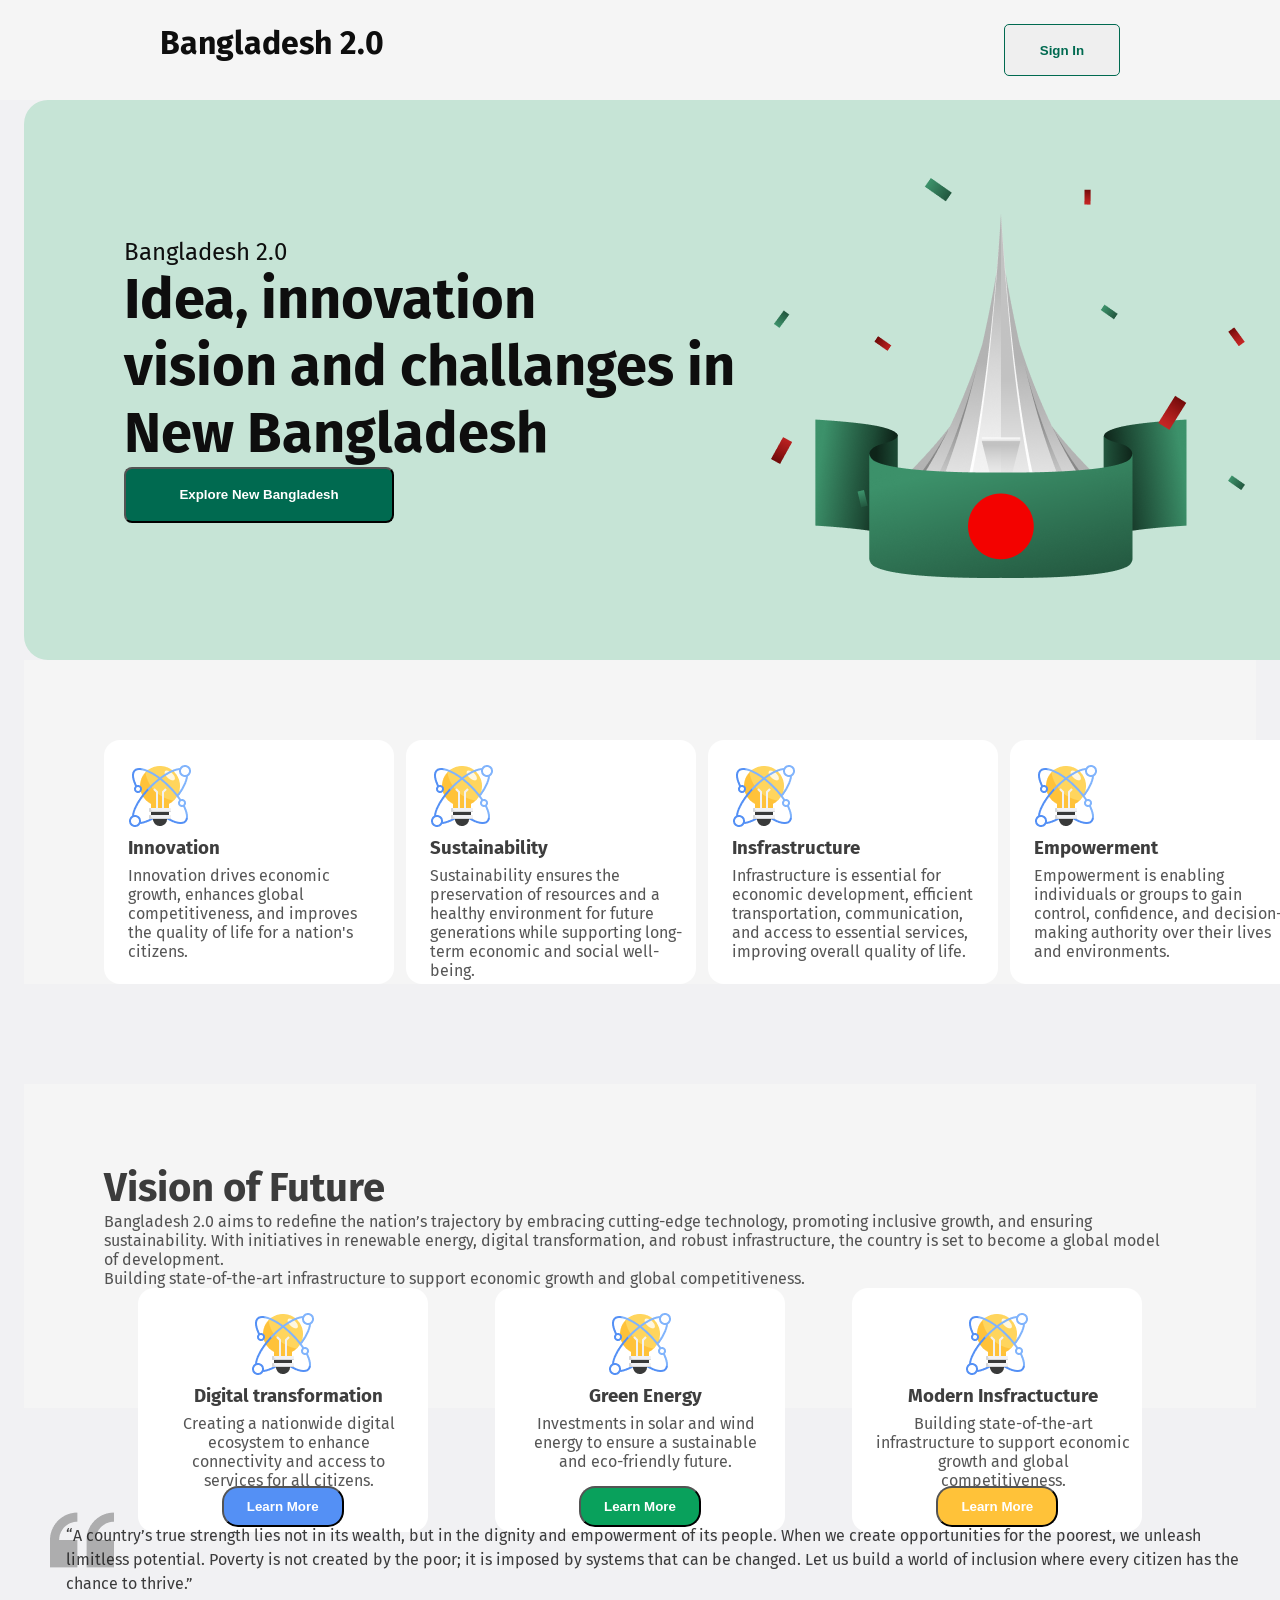
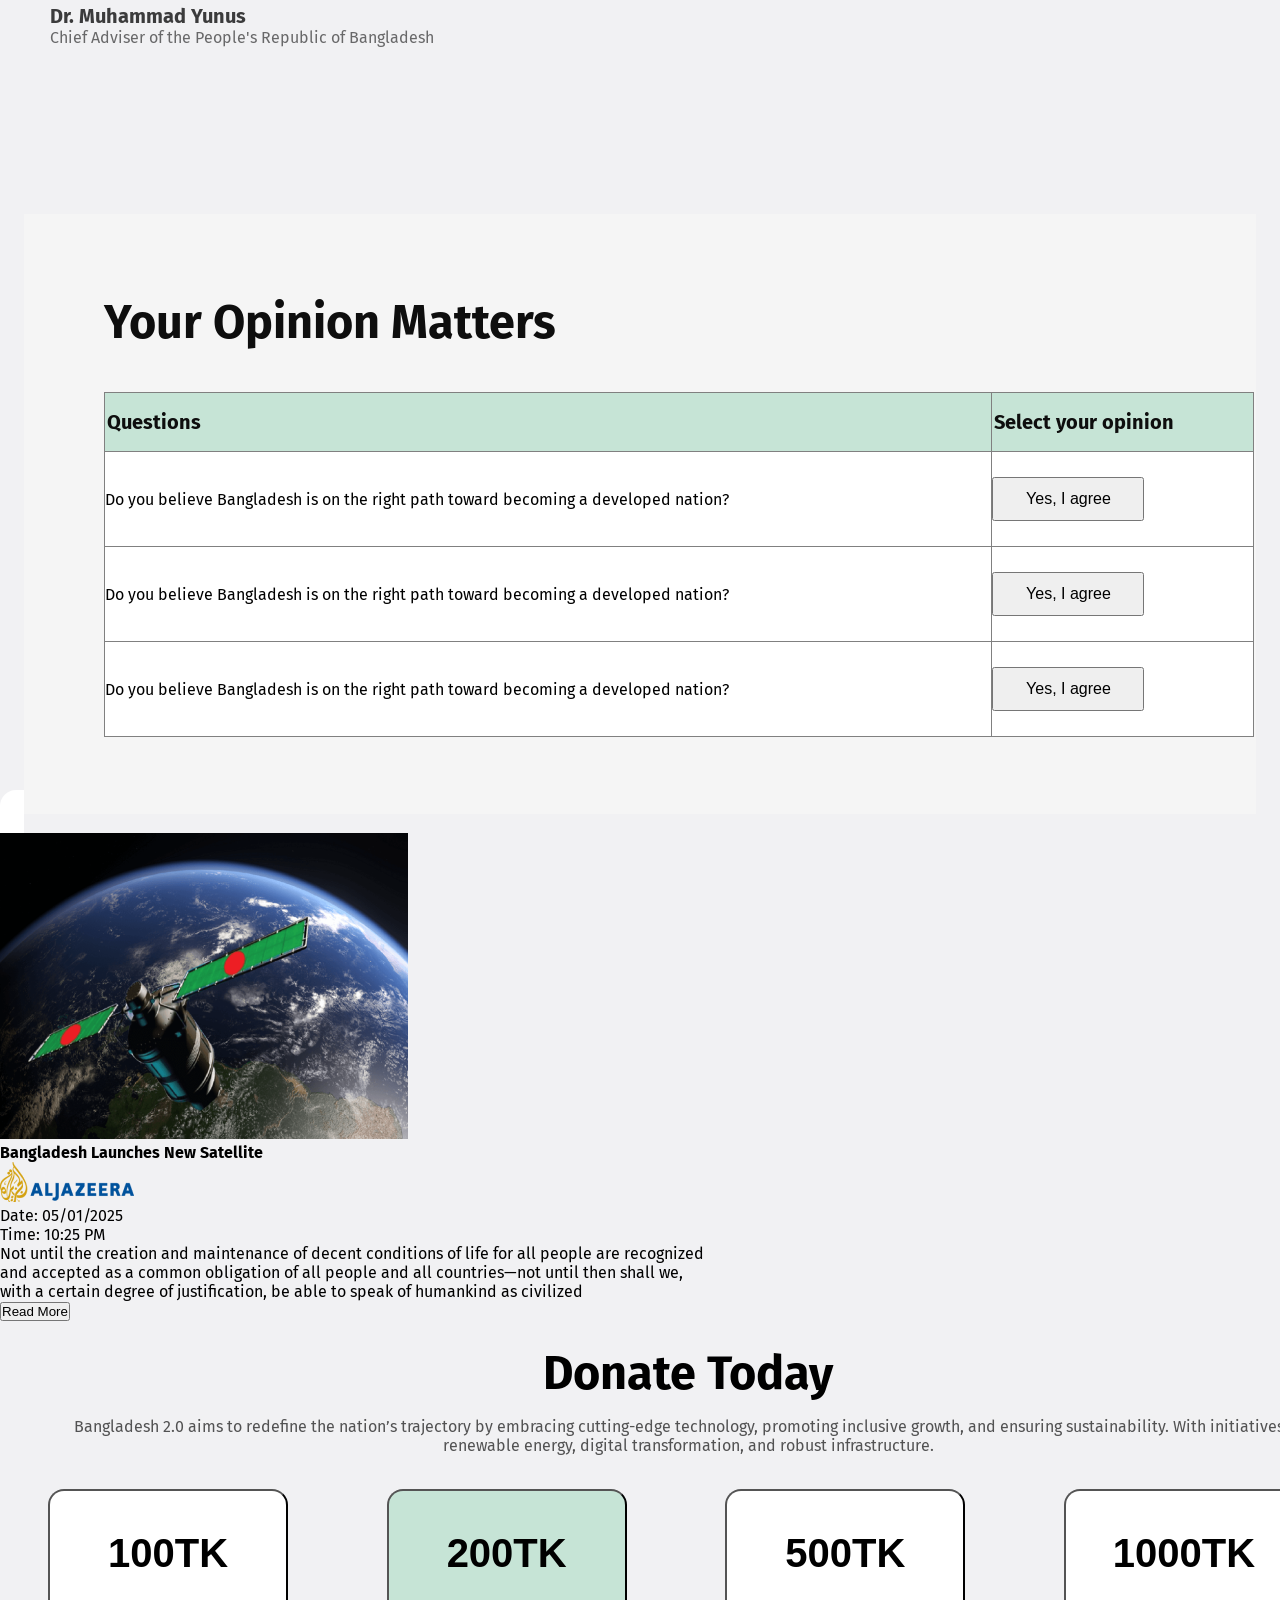
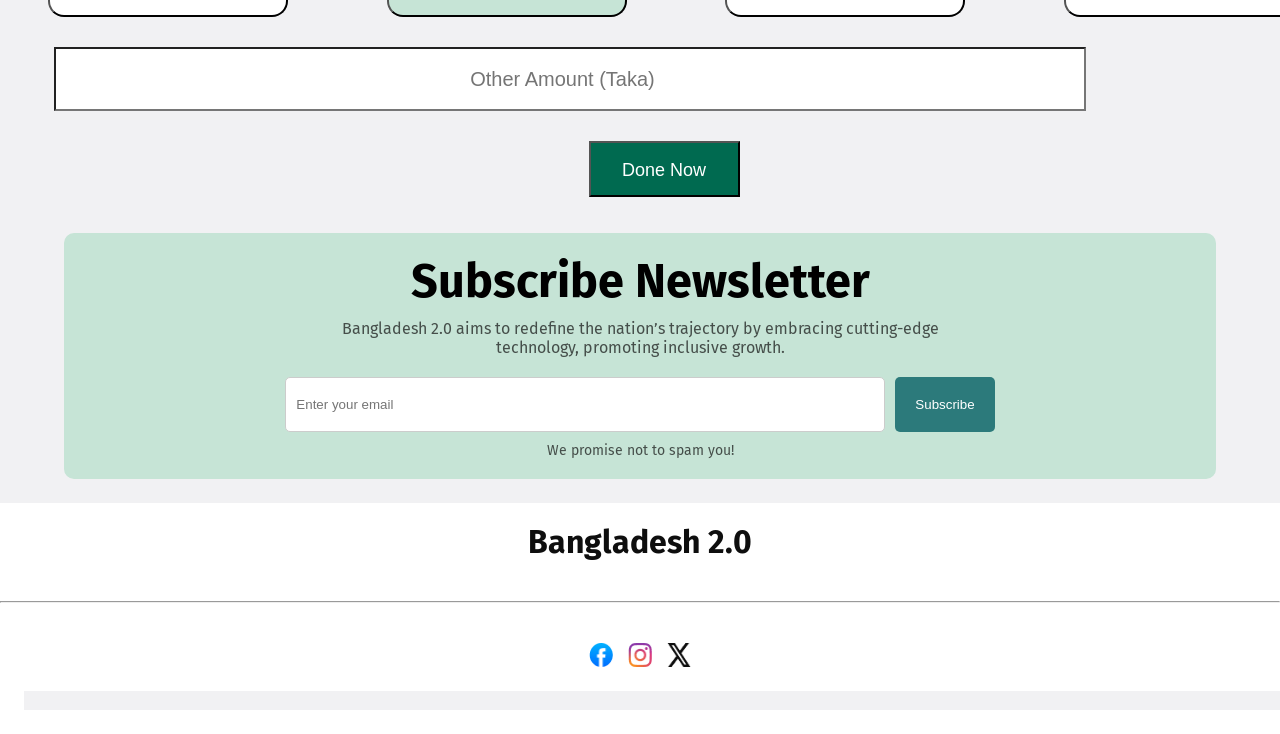
==== commit d20a0464: "final revision" ====
--- a/assignment1.html
+++ b/assignment1.html
@@ -5,6 +5,9 @@
     <meta name="viewport" content="width=device-width, initial-scale=1.0">
     <link rel="stylesheet" href="assignment1.css">
     <title>Assignment1</title>
+    <link rel="preconnect" href="https://fonts.googleapis.com">
+<link rel="preconnect" href="https://fonts.gstatic.com" crossorigin>
+<link href="https://fonts.googleapis.com/css2?family=Fira+Sans:ital,wght@0,100;0,200;0,300;0,400;0,500;0,600;0,700;0,800;0,900;1,100;1,200;1,300;1,400;1,500;1,600;1,700;1,800;1,900&display=swap" rel="stylesheet">
 </head>
 <body>
     <div class="container">
--- a/assignment1.css
+++ b/assignment1.css
@@ -7,6 +7,7 @@
 }
 .container{
     background-color: #F1F1F3;
+    font-family: "Fira Sans", serif;;
 }
 /* nav starts here */
 .nav{
